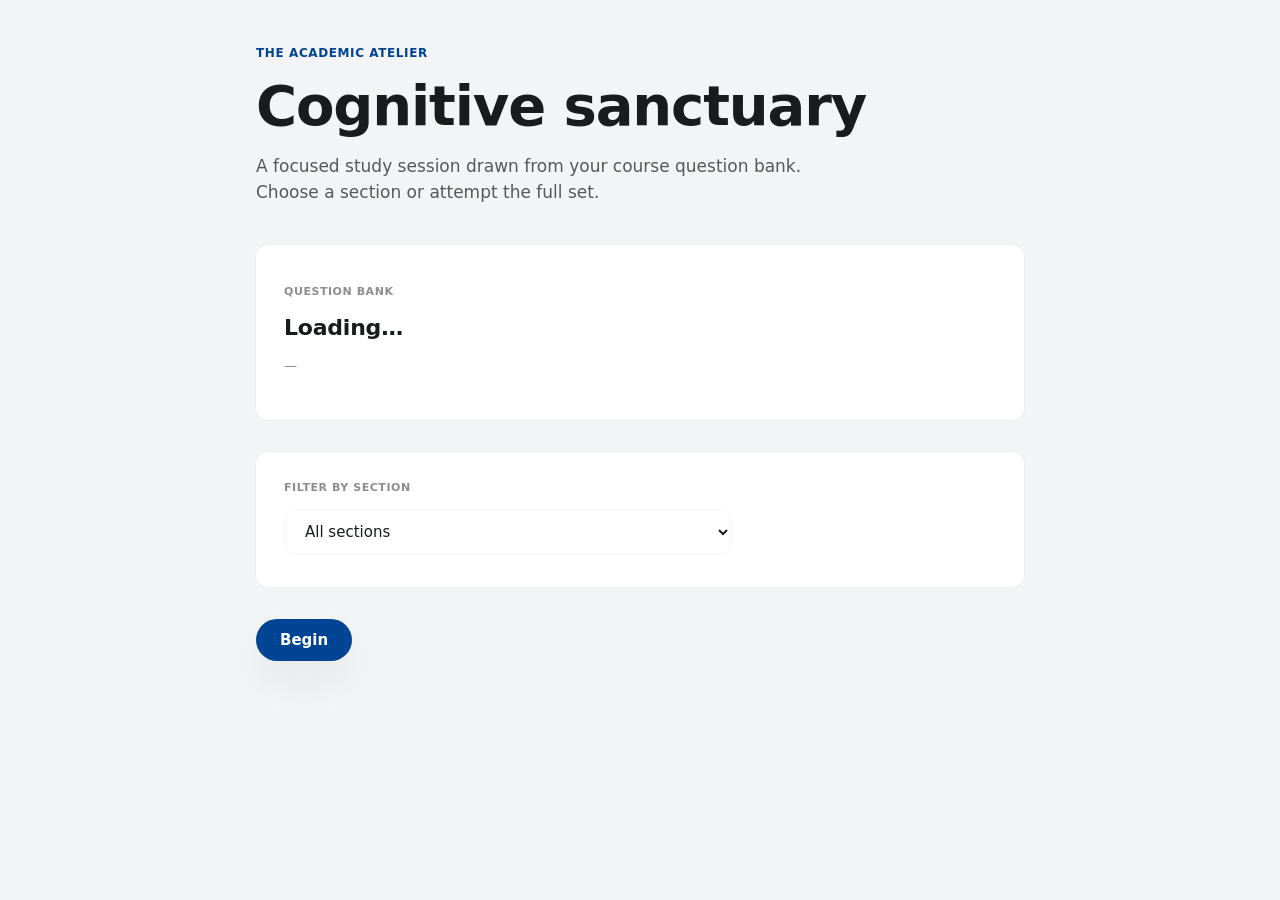
==== index.html @ 973aedec "Add root index redirect for GitHub Pages Made-with: Cursor" ====
<!DOCTYPE html>
<html lang="en">
  <head>
    <meta charset="UTF-8" />
    <meta name="viewport" content="width=device-width, initial-scale=1.0" />
    <title>CPS630 Review</title>
    <meta http-equiv="refresh" content="0; url=quiz/" />
    <link rel="canonical" href="quiz/" />
  </head>
  <body
    style="
      font-family: system-ui, sans-serif;
      padding: 2rem;
      color: #191c1d;
      background: #f3f4f5;
    "
  >
    <p><a href="quiz/">Open the quiz</a> if you are not redirected.</p>
  </body>
</html>
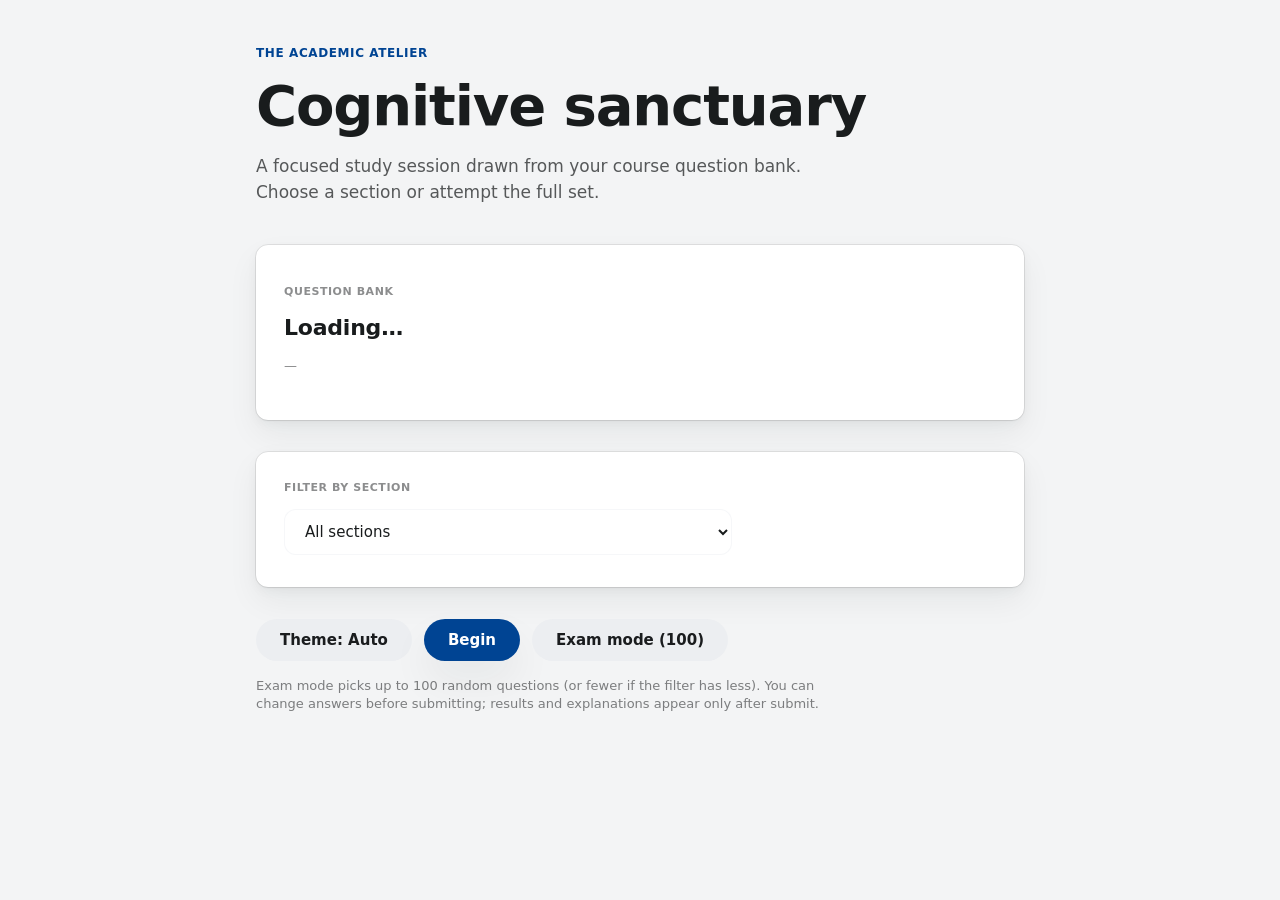
==== commit d8e84e87: "Update quiz navigation and results handling - Modified index and quiz HTML files to redirect to spec" ====
--- a/index.html
+++ b/index.html
@@ -4,8 +4,8 @@
     <meta charset="UTF-8" />
     <meta name="viewport" content="width=device-width, initial-scale=1.0" />
     <title>CPS630 Review</title>
-    <meta http-equiv="refresh" content="0; url=quiz/" />
-    <link rel="canonical" href="quiz/" />
+    <meta http-equiv="refresh" content="0; url=quiz/home.html" />
+    <link rel="canonical" href="quiz/home.html" />
   </head>
   <body
     style="
@@ -15,6 +15,6 @@
       background: #f3f4f5;
     "
   >
-    <p><a href="quiz/">Open the quiz</a> if you are not redirected.</p>
+    <p><a href="quiz/home.html">Open the quiz</a> if you are not redirected.</p>
   </body>
 </html>
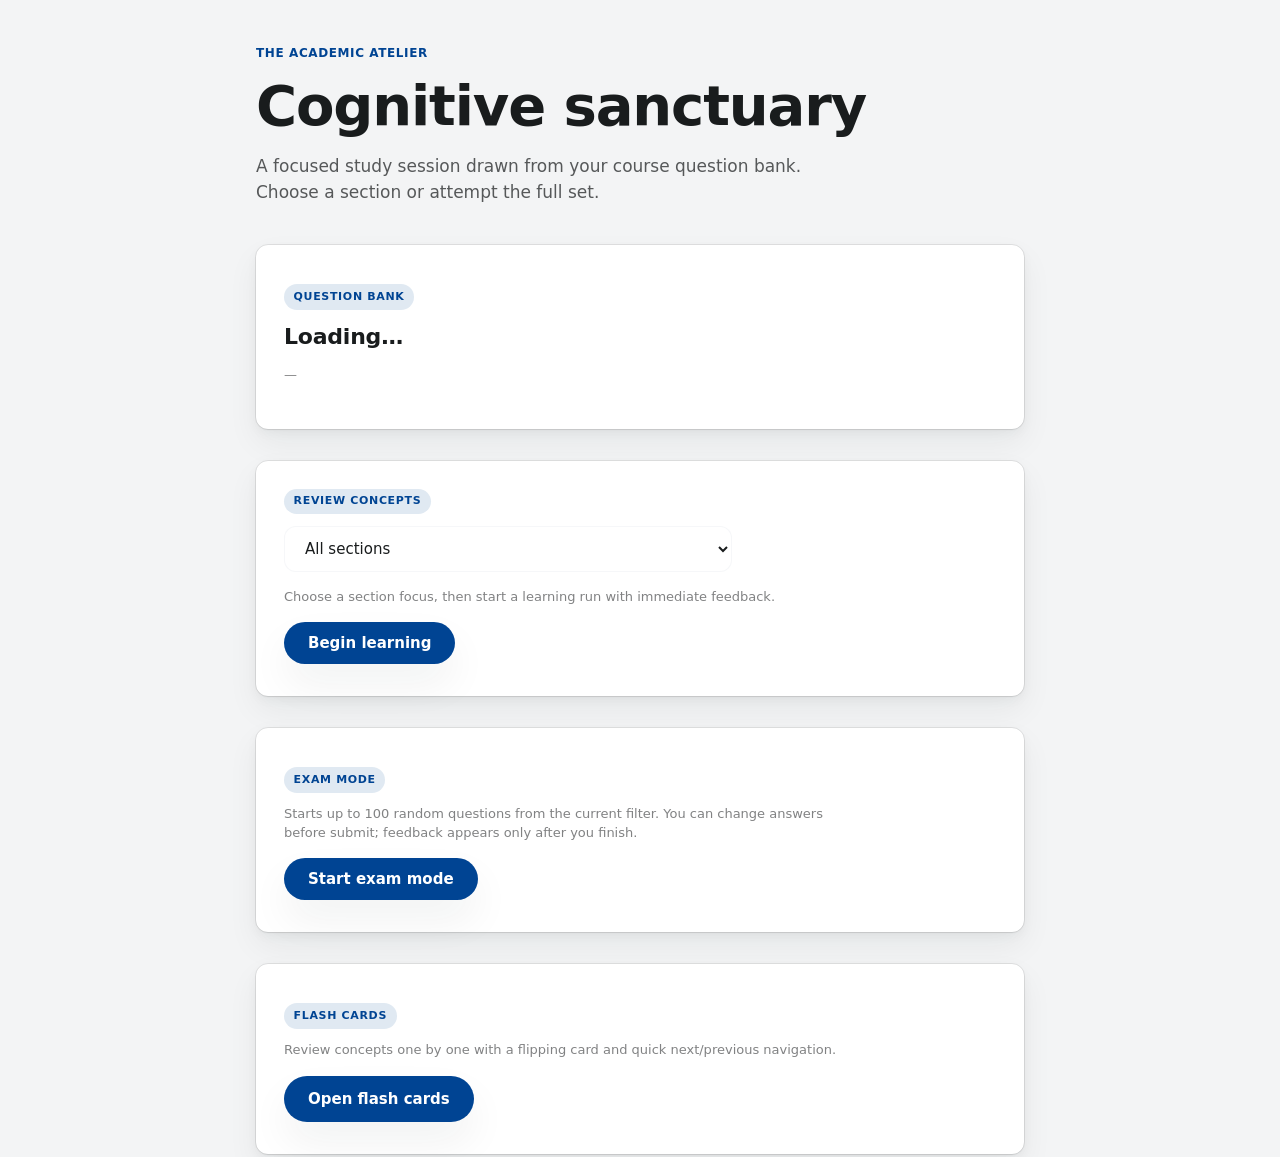
==== commit 4ed8b9da: "Add Google Analytics tracking to HTML files - Integrated Google Tag Manager script into multiple HTM" ====
--- a/index.html
+++ b/index.html
@@ -1,6 +1,17 @@
 <!DOCTYPE html>
 <html lang="en">
   <head>
+    <!-- Google tag (gtag.js) -->
+    <script async src="https://www.googletagmanager.com/gtag/js?id=G-T6DMQSBHCW"></script>
+    <script>
+      window.dataLayer = window.dataLayer || [];
+      function gtag() {
+        dataLayer.push(arguments);
+      }
+      gtag("js", new Date());
+
+      gtag("config", "G-T6DMQSBHCW");
+    </script>
     <meta charset="UTF-8" />
     <meta name="viewport" content="width=device-width, initial-scale=1.0" />
     <title>CPS630 Review</title>
